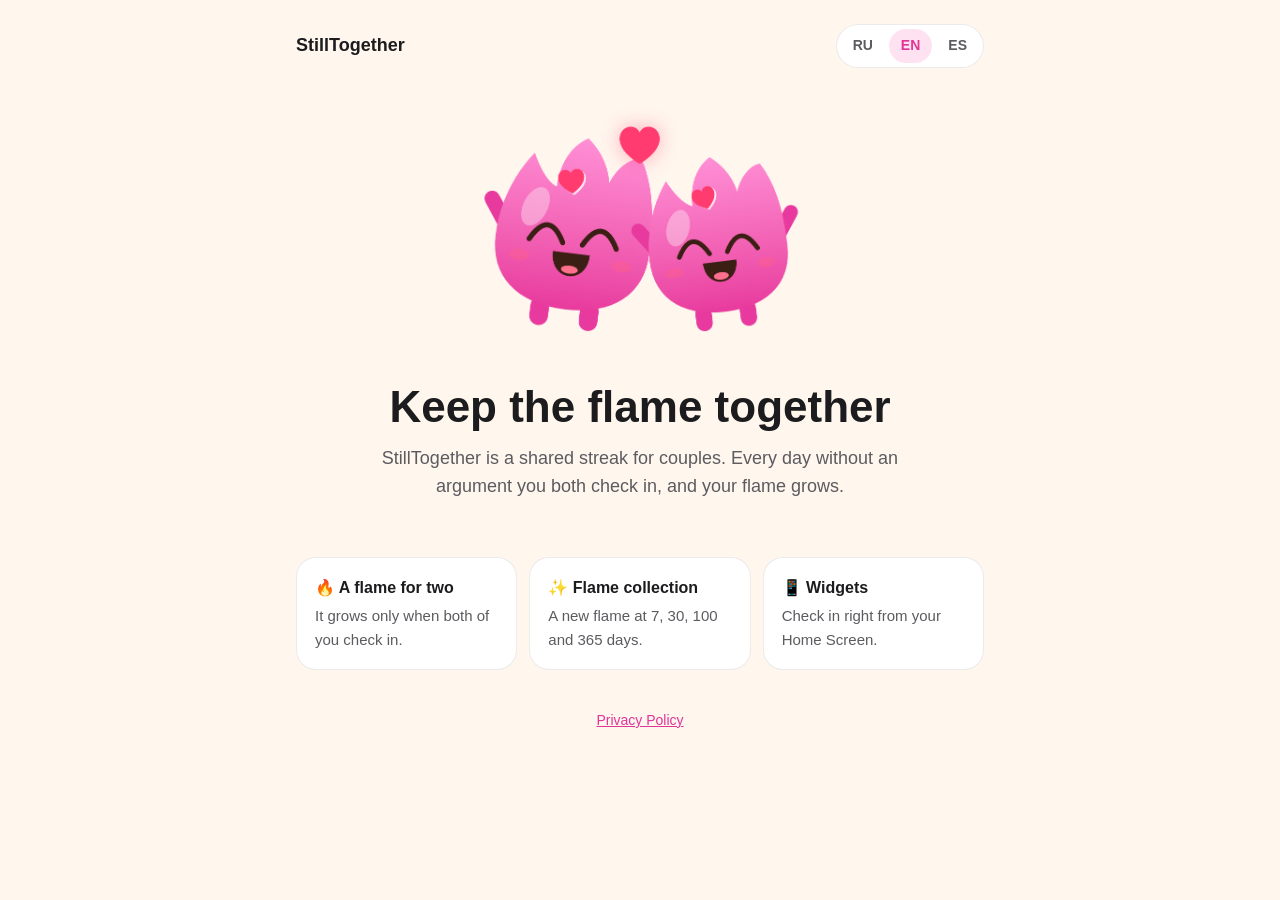
==== index.html @ fbae75eb "Publish StillTogether website" ====
<!doctype html>
<html lang="en" data-lang="en"
      data-title-ru="StillTogether — огонёк пары"
      data-title-en="StillTogether — a flame for two"
      data-title-es="StillTogether — una llama para dos">
<head>
  <meta charset="utf-8">
  <meta name="viewport" content="width=device-width, initial-scale=1">
  <title>StillTogether</title>
  <meta name="description" content="StillTogether — a shared streak for couples: days without arguments.">
  <link rel="stylesheet" href="style.css">
</head>
<body>
  <div class="page">
    <header class="top">
      <a class="logo" href="./">StillTogether</a>
      <nav class="lang-switch" aria-label="Language">
        <button data-set="ru">RU</button>
        <button data-set="en">EN</button>
        <button data-set="es">ES</button>
      </nav>
    </header>

    <main>
      <section class="hero">
        <img src="flames.png" width="895" height="560" alt="Two happy flame characters">

        <h1 data-l="ru">Держите огонёк вместе</h1>
        <h1 data-l="en">Keep the flame together</h1>
        <h1 data-l="es">Mantengan viva la llama</h1>

        <p class="lead" data-l="ru">StillTogether — общий огонёк для пары. Каждый день без ссор вы оба отмечаетесь, и огонёк растёт.</p>
        <p class="lead" data-l="en">StillTogether is a shared streak for couples. Every day without an argument you both check in, and your flame grows.</p>
        <p class="lead" data-l="es">StillTogether es una racha compartida para parejas. Cada día sin discutir los dos marcan el día y su llama crece.</p>
      </section>

      <section class="features">
        <div class="feature">
          <strong data-l="ru">🔥 Огонёк на двоих</strong>
          <strong data-l="en">🔥 A flame for two</strong>
          <strong data-l="es">🔥 Una llama para dos</strong>
          <p data-l="ru">Растёт, только когда отметились оба.</p>
          <p data-l="en">It grows only when both of you check in.</p>
          <p data-l="es">Crece solo cuando los dos marcan el día.</p>
        </div>
        <div class="feature">
          <strong data-l="ru">✨ Коллекция огоньков</strong>
          <strong data-l="en">✨ Flame collection</strong>
          <strong data-l="es">✨ Colección de llamas</strong>
          <p data-l="ru">На 7, 30, 100 и 365 днях — новый огонёк.</p>
          <p data-l="en">A new flame at 7, 30, 100 and 365 days.</p>
          <p data-l="es">Una llama nueva a los 7, 30, 100 y 365 días.</p>
        </div>
        <div class="feature">
          <strong data-l="ru">📱 Виджеты</strong>
          <strong data-l="en">📱 Widgets</strong>
          <strong data-l="es">📱 Widgets</strong>
          <p data-l="ru">Отмечайтесь прямо с экрана «Домой».</p>
          <p data-l="en">Check in right from your Home Screen.</p>
          <p data-l="es">Marca el día desde la pantalla de inicio.</p>
        </div>
      </section>
    </main>

    <footer>
      <a href="privacy.html" data-l="ru">Политика конфиденциальности</a>
      <a href="privacy.html" data-l="en">Privacy Policy</a>
      <a href="privacy.html" data-l="es">Política de privacidad</a>
    </footer>
  </div>
  <script src="lang.js"></script>
</body>
</html>
---- style.css ----
/* Цвета сайта. Для тёмной темы телефона/компьютера — свои значения ниже */
:root {
  --background: #fff6ee;
  --card: #ffffff;
  --text: #1c1c1e;
  --text-secondary: #5b5b60;
  --accent: #e03597;
  --accent-soft: #ffe2f1;
  --border: rgba(0, 0, 0, 0.08);
}

@media (prefers-color-scheme: dark) {
  :root {
    --background: #140c12;
    --card: #221820;
    --text: #f5f5f7;
    --text-secondary: #b3adb3;
    --accent: #ff7ac2;
    --accent-soft: #3a1830;
    --border: rgba(255, 255, 255, 0.1);
  }
}

* {
  box-sizing: border-box;
}

body {
  margin: 0;
  background: var(--background);
  color: var(--text);
  font-family: -apple-system, BlinkMacSystemFont, "SF Pro Text", "Segoe UI", Roboto, sans-serif;
  line-height: 1.55;
  -webkit-text-size-adjust: 100%;
}

.page {
  max-width: 720px;
  margin: 0 auto;
  padding: 16px 16px 48px;
}

/* Верхняя строка: название и переключатель языка */
.top {
  display: flex;
  align-items: center;
  justify-content: space-between;
  gap: 12px;
  padding: 8px 0 24px;
}

.logo {
  font-weight: 700;
  font-size: 18px;
  color: var(--text);
  text-decoration: none;
}

.lang-switch {
  display: flex;
  gap: 4px;
  background: var(--card);
  border: 1px solid var(--border);
  border-radius: 999px;
  padding: 4px;
}

.lang-switch button {
  border: 0;
  background: transparent;
  color: var(--text-secondary);
  font: inherit;
  font-size: 14px;
  font-weight: 600;
  padding: 6px 12px;
  border-radius: 999px;
  cursor: pointer;
}

.lang-switch button[aria-pressed="true"] {
  background: var(--accent-soft);
  color: var(--accent);
}

/* Главный блок с огоньками */
.hero {
  text-align: center;
  padding: 8px 0 32px;
}

.hero img {
  width: min(100%, 420px);
  height: auto;
}

h1 {
  font-size: clamp(30px, 8vw, 44px);
  line-height: 1.15;
  margin: 12px 0;
}

h2 {
  font-size: 20px;
  margin: 32px 0 8px;
}

.lead {
  font-size: 18px;
  color: var(--text-secondary);
  margin: 0 auto;
  max-width: 540px;
}

/* Карточки с возможностями */
.features {
  display: grid;
  grid-template-columns: repeat(auto-fit, minmax(200px, 1fr));
  gap: 12px;
  margin: 24px 0;
}

.feature {
  background: var(--card);
  border: 1px solid var(--border);
  border-radius: 20px;
  padding: 18px;
}

.feature strong {
  display: block;
  margin-bottom: 4px;
}

.feature p {
  margin: 0;
  color: var(--text-secondary);
  font-size: 15px;
}

/* Текст политики */
.document {
  background: var(--card);
  border: 1px solid var(--border);
  border-radius: 20px;
  padding: 8px 20px 20px;
}

.document p,
.document li {
  color: var(--text-secondary);
}

.updated {
  font-size: 14px;
  color: var(--text-secondary);
}

a {
  color: var(--accent);
}

footer {
  text-align: center;
  font-size: 14px;
  color: var(--text-secondary);
  margin-top: 40px;
}

/*
  Три языка лежат на странице одновременно, у каждого блока — data-l="ru|en|es".
  Прячем блоки всех языков, кроме выбранного (его пишет lang.js в <html data-lang>).
  !important — чтобы правило сработало, даже если у элемента задан свой display
  (например, у заголовков карточек display: block).
*/
html:not([data-lang="ru"]) [data-l="ru"],
html:not([data-lang="en"]) [data-l="en"],
html:not([data-lang="es"]) [data-l="es"] {
  display: none !important;
}
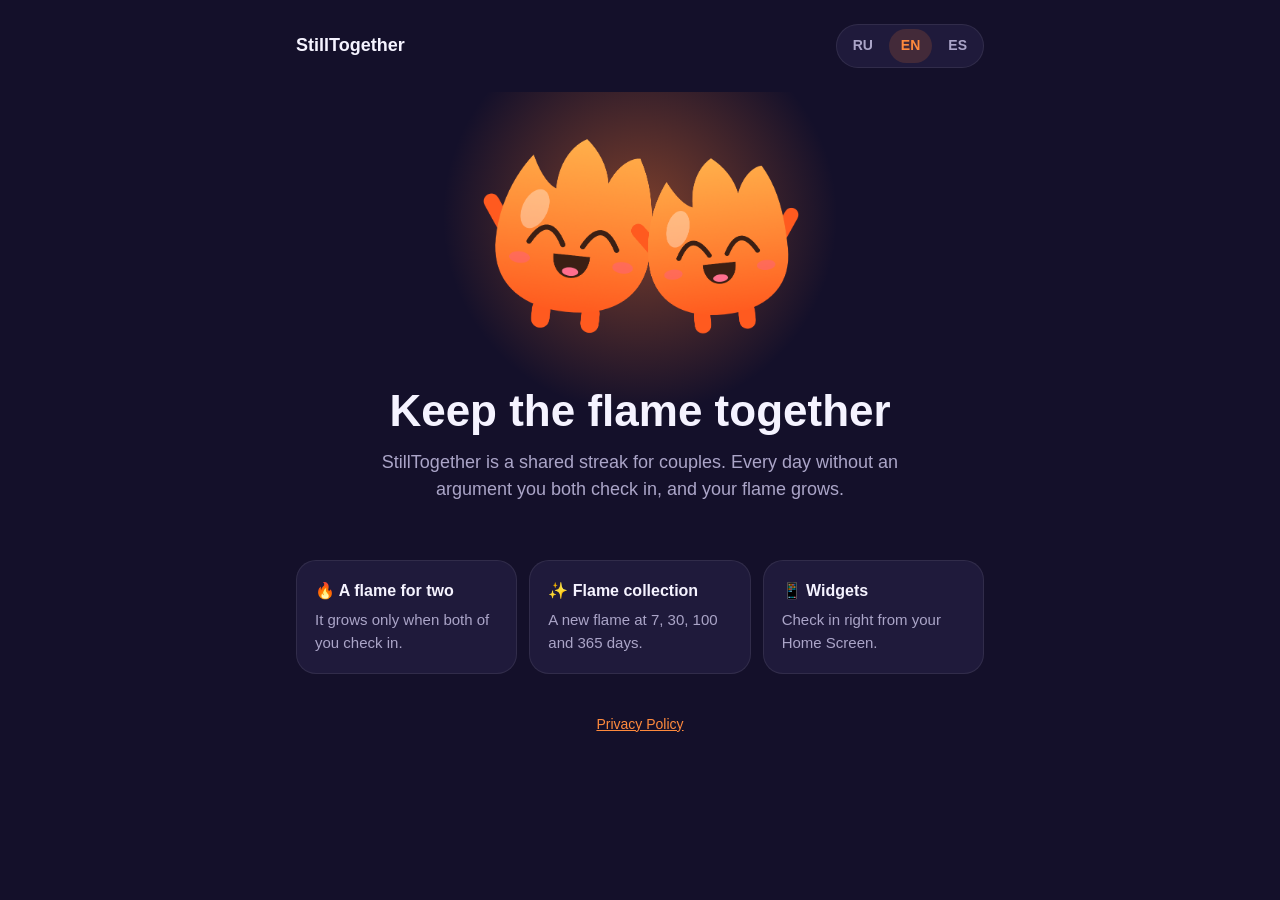
==== commit 1e938339: "Restyle in the app icon's navy and orange" ====
--- a/index.html
+++ b/index.html
@@ -6,6 +6,7 @@
 <head>
   <meta charset="utf-8">
   <meta name="viewport" content="width=device-width, initial-scale=1">
+  <meta name="theme-color" content="#14102a">
   <title>StillTogether</title>
   <meta name="description" content="StillTogether — a shared streak for couples: days without arguments.">
   <link rel="stylesheet" href="style.css">
@@ -23,7 +24,7 @@
 
     <main>
       <section class="hero">
-        <img src="flames.png" width="895" height="560" alt="Two happy flame characters">
+        <img src="flames.png" width="1135" height="720" alt="Two happy flame characters">
 
         <h1 data-l="ru">Держите огонёк вместе</h1>
         <h1 data-l="en">Keep the flame together</h1>
--- a/style.css
+++ b/style.css
@@ -1,24 +1,17 @@
-/* Цвета сайта. Для тёмной темы телефона/компьютера — свои значения ниже */
+/*
+  Цвета сайта — как у иконки приложения: тёмно-синяя ночь и тёплое оранжевое свечение.
+  Сайт всегда тёмный, в любой теме телефона и компьютера.
+*/
 :root {
-  --background: #fff6ee;
-  --card: #ffffff;
-  --text: #1c1c1e;
-  --text-secondary: #5b5b60;
-  --accent: #e03597;
-  --accent-soft: #ffe2f1;
-  --border: rgba(0, 0, 0, 0.08);
-}
-
-@media (prefers-color-scheme: dark) {
-  :root {
-    --background: #140c12;
-    --card: #221820;
-    --text: #f5f5f7;
-    --text-secondary: #b3adb3;
-    --accent: #ff7ac2;
-    --accent-soft: #3a1830;
-    --border: rgba(255, 255, 255, 0.1);
-  }
+  color-scheme: dark;
+  --background: #14102a;
+  --card: #1f1a3b;
+  --text: #f5f3ff;
+  --text-secondary: #aba5c8;
+  --accent: #ff8a3d;
+  --accent-soft: rgba(255, 122, 46, 0.16);
+  --glow: rgba(255, 122, 46, 0.45);
+  --border: rgba(255, 255, 255, 0.08);
 }
 
 * {
@@ -86,6 +79,8 @@
 .hero {
   text-align: center;
   padding: 8px 0 32px;
+  /* Тёплое свечение за огоньками, как на иконке */
+  background: radial-gradient(circle at 50% 28%, var(--glow) 0%, transparent 42%);
 }
 
 .hero img {
@@ -177,3 +172,11 @@
 html:not([data-lang="es"]) [data-l="es"] {
   display: none !important;
 }
+
+/* Заголовок политики длинный («конфиденциальности») — на узком экране
+   делаем его меньше и разрешаем перенос слова, чтобы он не вылезал за край */
+.document h1 {
+  font-size: clamp(26px, 7vw, 40px);
+  overflow-wrap: break-word;
+  hyphens: auto;
+}
